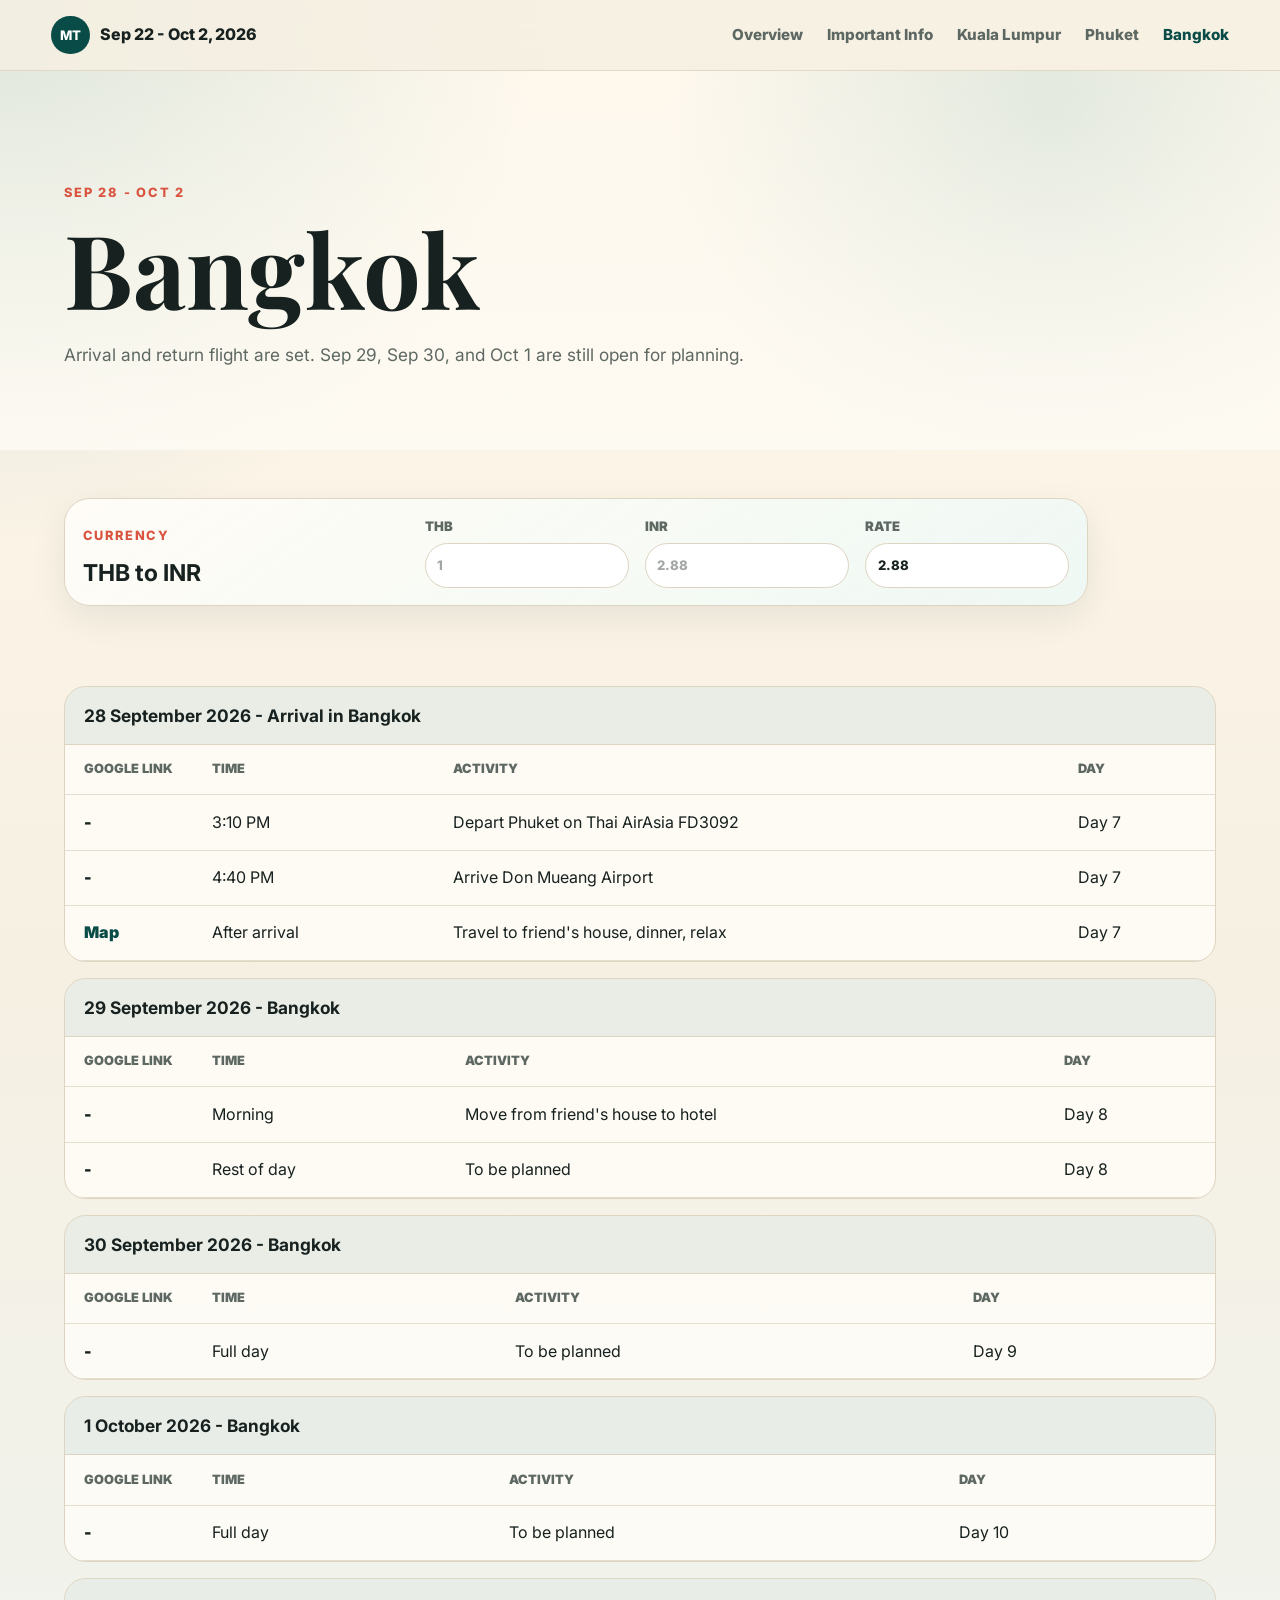
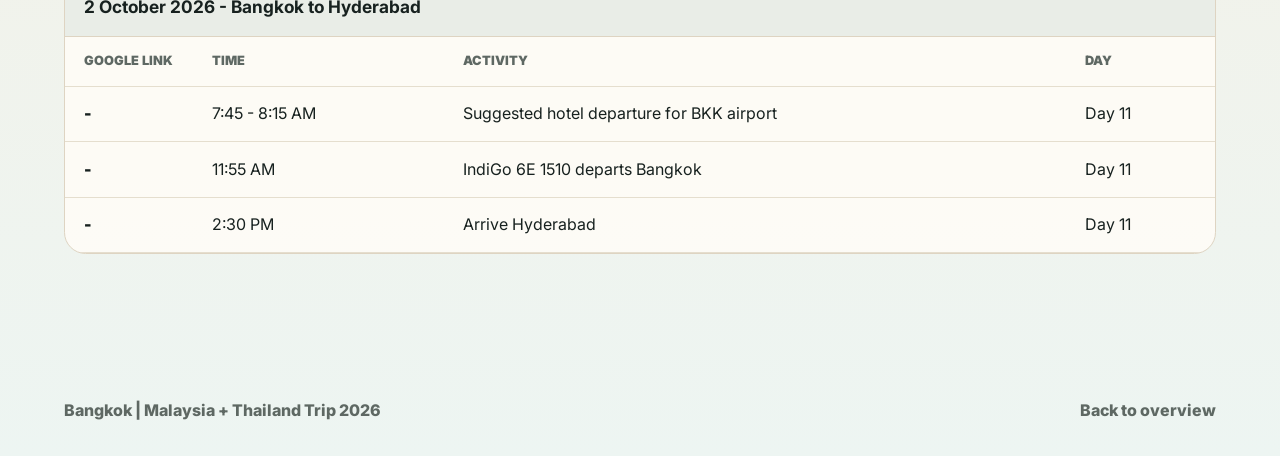
==== bangkok.html @ 8b62146a "Refine currency converter placeholders" ====
<!doctype html>
<html lang="en">
  <head>
    <meta charset="utf-8">
    <meta name="viewport" content="width=device-width, initial-scale=1">
    <meta name="description" content="Bangkok day plan for the Sep-Oct 2026 Malaysia and Thailand trip.">
    <title>Bangkok | Malaysia + Thailand Trip 2026</title>
    <link rel="preconnect" href="https://fonts.googleapis.com">
    <link rel="preconnect" href="https://fonts.gstatic.com" crossorigin>
    <link
      href="https://fonts.googleapis.com/css2?family=Inter:wght@400;500;600;700;800&family=Playfair+Display:wght@700&display=swap"
      rel="stylesheet"
    >
    <link rel="stylesheet" href="styles.css">
  </head>
  <body>
    <header class="site-header">
      <a class="brand" href="index.html" aria-label="Trip overview">
        <span class="brand-mark">MT</span>
        <span>Sep 22 - Oct 2, 2026</span>
      </a>
      <nav class="site-nav" aria-label="Main navigation">
        <a href="index.html">Overview</a>
        <a href="important-info.html">Important Info</a>
        <a href="kuala-lumpur.html">Kuala Lumpur</a>
        <a href="phuket.html">Phuket</a>
        <a aria-current="page" href="bangkok.html">Bangkok</a>
      </nav>
    </header>

    <main>
      <section class="simple-hero">
        <p class="eyebrow">Sep 28 - Oct 2</p>
        <h1>Bangkok</h1>
        <p class="hero-text">Arrival and return flight are set. Sep 29, Sep 30, and Oct 1 are still open for planning.</p>
      </section>

      <section class="section top-tight currency-section" aria-labelledby="bangkok-currency-title">
        <div class="currency-card" data-converter data-currency="THB" data-rate="2.88">
          <div>
            <p class="eyebrow">Currency</p>
            <h2 id="bangkok-currency-title">THB to INR</h2>
          </div>
          <label>
            THB
            <input data-local-amount type="number" min="0" step="0.01" placeholder="1">
          </label>
          <label>
            INR
            <input data-inr-amount type="number" min="0" step="0.01" placeholder="2.88">
          </label>
          <label>
            Rate
            <input data-rate-input type="number" min="0" step="0.01" value="2.88">
          </label>
        </div>
      </section>

      <section class="section top-tight">
        <article class="day-plan">
          <h3>28 September 2026 - Arrival in Bangkok</h3>
          <div class="table-wrap">
            <table class="clean-table">
              <thead><tr><th>Google link</th><th>Time</th><th>Activity</th><th>Day</th></tr></thead>
              <tbody>
                <tr><td>-</td><td>3:10 PM</td><td>Depart Phuket on Thai AirAsia FD3092</td><td>Day 7</td></tr>
                <tr><td>-</td><td>4:40 PM</td><td>Arrive Don Mueang Airport</td><td>Day 7</td></tr>
                <tr><td><a href="https://share.google/s7ZCjBoeS58en5TBx">Map</a></td><td>After arrival</td><td>Travel to friend's house, dinner, relax</td><td>Day 7</td></tr>
              </tbody>
            </table>
          </div>
        </article>

        <article class="day-plan">
          <h3>29 September 2026 - Bangkok</h3>
          <div class="table-wrap">
            <table class="clean-table">
              <thead><tr><th>Google link</th><th>Time</th><th>Activity</th><th>Day</th></tr></thead>
              <tbody>
                <tr><td>-</td><td>Morning</td><td>Move from friend's house to hotel</td><td>Day 8</td></tr>
                <tr><td>-</td><td>Rest of day</td><td>To be planned</td><td>Day 8</td></tr>
              </tbody>
            </table>
          </div>
        </article>

        <article class="day-plan">
          <h3>30 September 2026 - Bangkok</h3>
          <div class="table-wrap">
            <table class="clean-table">
              <thead><tr><th>Google link</th><th>Time</th><th>Activity</th><th>Day</th></tr></thead>
              <tbody>
                <tr><td>-</td><td>Full day</td><td>To be planned</td><td>Day 9</td></tr>
              </tbody>
            </table>
          </div>
        </article>

        <article class="day-plan">
          <h3>1 October 2026 - Bangkok</h3>
          <div class="table-wrap">
            <table class="clean-table">
              <thead><tr><th>Google link</th><th>Time</th><th>Activity</th><th>Day</th></tr></thead>
              <tbody>
                <tr><td>-</td><td>Full day</td><td>To be planned</td><td>Day 10</td></tr>
              </tbody>
            </table>
          </div>
        </article>

        <article class="day-plan">
          <h3>2 October 2026 - Bangkok to Hyderabad</h3>
          <div class="table-wrap">
            <table class="clean-table">
              <thead><tr><th>Google link</th><th>Time</th><th>Activity</th><th>Day</th></tr></thead>
              <tbody>
                <tr><td>-</td><td>7:45 - 8:15 AM</td><td>Suggested hotel departure for BKK airport</td><td>Day 11</td></tr>
                <tr><td>-</td><td>11:55 AM</td><td>IndiGo 6E 1510 departs Bangkok</td><td>Day 11</td></tr>
                <tr><td>-</td><td>2:30 PM</td><td>Arrive Hyderabad</td><td>Day 11</td></tr>
              </tbody>
            </table>
          </div>
        </article>
      </section>
    </main>

    <footer class="site-footer">
      <p>Bangkok | Malaysia + Thailand Trip 2026</p>
      <a href="index.html">Back to overview</a>
    </footer>
    <script src="script.js"></script>
  </body>
</html>
---- styles.css ----
:root {
  color-scheme: light;
  --ink: #17211f;
  --muted: #5e6863;
  --paper: #f6f0e3;
  --panel: #fffdf7;
  --line: #ded4c2;
  --teal: #0b6f69;
  --teal-dark: #084b47;
  --coral: #d9533f;
  --sky: #3779a8;
  --gold: #c58d2b;
  --shadow: 0 22px 70px rgba(23, 33, 31, 0.13);
}

* {
  box-sizing: border-box;
}

html {
  scroll-behavior: smooth;
}

body {
  margin: 0;
  color: var(--ink);
  background:
    radial-gradient(circle at top left, rgba(11, 111, 105, 0.18), transparent 34rem),
    linear-gradient(180deg, #fff7ea 0%, var(--paper) 48%, #edf5f2 100%);
  font-family: Inter, system-ui, -apple-system, BlinkMacSystemFont, "Segoe UI", sans-serif;
  font-size: 16px;
  line-height: 1.6;
}

a {
  color: inherit;
}

.site-header {
  position: sticky;
  top: 0;
  z-index: 10;
  display: flex;
  align-items: center;
  justify-content: space-between;
  gap: 1rem;
  padding: 1rem clamp(1rem, 4vw, 4rem);
  border-bottom: 1px solid rgba(222, 212, 194, 0.85);
  background: rgba(246, 240, 227, 0.9);
  backdrop-filter: blur(18px);
}

.brand,
.site-nav,
.hero-actions,
.site-footer {
  display: flex;
  align-items: center;
}

.brand {
  gap: 0.65rem;
  font-weight: 800;
  text-decoration: none;
}

.brand-mark {
  display: grid;
  width: 2.4rem;
  height: 2.4rem;
  place-items: center;
  border-radius: 50%;
  color: #fff;
  background: var(--teal-dark);
  font-size: 0.82rem;
}

.site-nav {
  gap: clamp(0.7rem, 2vw, 1.5rem);
  color: var(--muted);
  font-size: 0.95rem;
  font-weight: 800;
}

.site-nav a,
.site-footer a,
.route-timeline a {
  text-decoration: none;
}

.site-nav a:hover,
.site-nav a[aria-current="page"],
.site-footer a:hover,
.route-timeline a:hover {
  color: var(--teal-dark);
}

main {
  overflow: hidden;
}

.hero,
.destination-hero,
.simple-hero {
  display: grid;
  grid-template-columns: minmax(0, 1.1fr) minmax(18rem, 0.9fr);
  gap: clamp(1.4rem, 4vw, 4rem);
  align-items: center;
  min-height: calc(100vh - 5rem);
  padding: clamp(3rem, 9vw, 7rem) clamp(1rem, 5vw, 5rem);
}

.simple-hero {
  display: block;
  min-height: auto;
  padding-bottom: clamp(2.2rem, 5vw, 4rem);
  background:
    linear-gradient(rgba(255, 253, 247, 0.28), rgba(255, 253, 247, 0.72)),
    radial-gradient(circle at 82% 10%, rgba(11, 111, 105, 0.16), transparent 24rem);
}

.hero-overview {
  background:
    linear-gradient(rgba(255, 253, 247, 0.32), rgba(255, 253, 247, 0.74)),
    radial-gradient(circle at 78% 18%, rgba(216, 83, 63, 0.2), transparent 24rem);
}

.destination-hero {
  min-height: 64vh;
}

.kl-hero {
  background: linear-gradient(135deg, rgba(11, 111, 105, 0.18), rgba(197, 141, 43, 0.18));
}

.phuket-hero {
  background: linear-gradient(135deg, rgba(55, 121, 168, 0.2), rgba(11, 111, 105, 0.16));
}

.bangkok-hero {
  background: linear-gradient(135deg, rgba(216, 83, 63, 0.18), rgba(197, 141, 43, 0.2));
}

.hero-copy {
  max-width: 56rem;
}

.eyebrow {
  margin: 0 0 0.8rem;
  color: var(--coral);
  font-size: 0.8rem;
  font-weight: 800;
  letter-spacing: 0.14em;
  text-transform: uppercase;
}

h1,
h2,
h3,
p {
  margin-top: 0;
}

h1,
h2 {
  font-family: "Playfair Display", Georgia, serif;
  line-height: 1;
}

h1 {
  max-width: 12ch;
  margin-bottom: 1.35rem;
  font-size: clamp(3.2rem, 8vw, 7.2rem);
}

h2 {
  margin-bottom: 1rem;
  font-size: clamp(2.1rem, 5vw, 4.3rem);
}

h3 {
  margin-bottom: 0.4rem;
  font-size: 1.08rem;
  line-height: 1.25;
}

.hero-text,
.section-copy,
.next-panel p {
  max-width: 43rem;
  color: var(--muted);
  font-size: 1.08rem;
}

.hero-actions {
  flex-wrap: wrap;
  gap: 0.85rem;
  margin-top: 2rem;
}

.button {
  display: inline-flex;
  min-height: 2.85rem;
  align-items: center;
  justify-content: center;
  border: 1px solid transparent;
  border-radius: 999px;
  padding: 0.75rem 1.15rem;
  font: inherit;
  font-weight: 800;
  text-decoration: none;
  cursor: pointer;
}

.button-primary {
  color: #fff;
  background: var(--teal-dark);
}

.button-secondary {
  color: var(--ink);
  border-color: var(--line);
  background: rgba(255, 253, 247, 0.78);
}

.button:hover {
  transform: translateY(-1px);
}

.trip-card {
  display: grid;
  gap: 1rem;
  border: 1px solid rgba(255, 255, 255, 0.72);
  border-radius: 2rem;
  padding: clamp(1.2rem, 4vw, 2rem);
  background:
    linear-gradient(145deg, rgba(255, 253, 247, 0.96), rgba(238, 249, 246, 0.9)),
    linear-gradient(135deg, rgba(11, 111, 105, 0.14), rgba(216, 83, 63, 0.16));
  box-shadow: var(--shadow);
}

.trip-card div,
.info-card,
.stay-card,
.day-card,
.wide-card {
  border: 1px solid var(--line);
  background: rgba(255, 253, 247, 0.84);
}

.trip-card div {
  border-radius: 1.1rem;
  padding: 1rem;
}

.card-label {
  display: block;
  margin-bottom: 0.35rem;
  color: var(--muted);
  font-size: 0.82rem;
  font-weight: 800;
  text-transform: uppercase;
}

.section {
  padding: clamp(3rem, 8vw, 6rem) clamp(1rem, 5vw, 5rem);
}

.surface-section {
  background: rgba(255, 253, 247, 0.42);
}

.compact-section {
  padding-top: clamp(2rem, 5vw, 4rem);
}

.top-tight {
  padding-top: clamp(1.5rem, 4vw, 3rem);
}

.currency-section {
  padding-bottom: clamp(1rem, 3vw, 2rem);
}

.section-heading {
  max-width: 68rem;
  margin-bottom: 1.5rem;
}

.compact-heading {
  margin-bottom: 1.2rem;
}

.compact-heading h2 {
  font-family: Inter, system-ui, -apple-system, BlinkMacSystemFont, "Segoe UI", sans-serif;
  font-size: clamp(1.8rem, 3vw, 2.6rem);
  line-height: 1.15;
}

.overview-section {
  max-width: 78rem;
}

.two-column {
  display: grid;
  grid-template-columns: minmax(0, 0.85fr) minmax(18rem, 1.15fr);
  gap: clamp(1.5rem, 4vw, 4rem);
  align-items: start;
}

.stack {
  display: grid;
  gap: 1rem;
}

.currency-card {
  display: grid;
  grid-template-columns: minmax(12rem, 1.2fr) repeat(3, minmax(8rem, 0.75fr));
  gap: 1rem;
  align-items: end;
  max-width: 64rem;
  border: 1px solid var(--line);
  border-radius: 1.6rem;
  padding: 1.1rem;
  background: linear-gradient(145deg, rgba(255, 253, 247, 0.96), rgba(238, 249, 246, 0.86));
  box-shadow: 0 12px 34px rgba(23, 33, 31, 0.08);
}

.currency-card h2 {
  margin-bottom: 0;
  font-family: Inter, system-ui, -apple-system, BlinkMacSystemFont, "Segoe UI", sans-serif;
  font-size: 1.45rem;
  line-height: 1.2;
}

.currency-card label {
  display: grid;
  gap: 0.35rem;
  color: var(--muted);
  font-size: 0.82rem;
  font-weight: 900;
  text-transform: uppercase;
}

.currency-card input {
  width: 100%;
  min-height: 2.8rem;
  border: 1px solid var(--line);
  border-radius: 999px;
  padding: 0.55rem 0.7rem;
  color: var(--ink);
  background: #fff;
  font: inherit;
  font-weight: 800;
}

.currency-card input::placeholder {
  color: rgba(94, 104, 99, 0.58);
}

.route-timeline {
  display: grid;
  grid-template-columns: repeat(5, minmax(13rem, 1fr));
  gap: 1rem;
  overflow-x: auto;
  padding-bottom: 0.5rem;
}

.route-timeline article,
.info-card,
.stay-card,
.day-card,
.wide-card,
.next-panel {
  border-radius: 1.35rem;
  padding: 1.2rem;
}

.route-timeline article {
  min-height: 19rem;
  border: 1px solid var(--line);
  background: rgba(255, 253, 247, 0.84);
}

.timeline-date {
  display: inline-flex;
  min-height: 2.3rem;
  align-items: center;
  margin-bottom: 2rem;
  border-radius: 999px;
  padding: 0.35rem 0.75rem;
  color: #fff;
  background: var(--coral);
  font-size: 0.82rem;
  font-weight: 900;
}

.route-timeline p,
.info-card p,
.stay-card p,
.day-card p,
.wide-card p {
  color: var(--muted);
}

.route-timeline a {
  color: var(--teal-dark);
  font-weight: 900;
}

.info-grid,
.stay-grid,
.day-grid,
.status-grid,
.highlight-list {
  display: grid;
  gap: 1rem;
}

.flight-grid {
  grid-template-columns: repeat(4, minmax(0, 1fr));
}

.stay-grid,
.day-grid {
  grid-template-columns: repeat(4, minmax(0, 1fr));
}

.two-card-grid {
  grid-template-columns: repeat(2, minmax(0, 1fr));
}

.info-card,
.stay-card,
.wide-card,
.status-card {
  min-height: 100%;
}

.status-grid {
  grid-template-columns: repeat(4, minmax(0, 1fr));
}

.status-card {
  border: 1px solid var(--line);
  border-radius: 1.15rem;
  padding: 1rem;
  background: rgba(255, 253, 247, 0.84);
}

.status-card span {
  display: block;
  color: var(--muted);
  font-size: 0.82rem;
  font-weight: 900;
}

.status-card strong {
  display: block;
  margin: 0.35rem 0;
}

.status-card p {
  margin: 0;
  color: var(--teal-dark);
  font-weight: 900;
}

.status-card.open p {
  color: var(--coral);
}

.highlight-list {
  grid-template-columns: 1fr;
  max-width: 64rem;
}

.highlight-list article {
  display: grid;
  grid-template-columns: 8.5rem minmax(0, 1fr);
  gap: 0.5rem 1.2rem;
  align-items: start;
  border: 1px solid var(--line);
  border-radius: 0.85rem;
  padding: 1rem 1.1rem;
  background: rgba(255, 253, 247, 0.86);
}

.highlight-date {
  color: var(--teal-dark);
  font-size: 0.95rem;
  font-weight: 900;
  line-height: 1.25;
}

.highlight-date span {
  display: block;
  color: var(--muted);
  font-size: 0.88rem;
  font-weight: 800;
}

.highlight-list strong {
  display: block;
  font-size: 1.04rem;
  line-height: 1.35;
}

.highlight-list p {
  margin: 0;
  color: var(--muted);
  line-height: 1.45;
}

.day-plan {
  margin-bottom: 1rem;
  border: 1px solid var(--line);
  border-radius: 1.35rem;
  overflow: hidden;
  background: rgba(255, 253, 247, 0.86);
}

.day-plan h3 {
  margin: 0;
  padding: 1.1rem 1.2rem;
  border-bottom: 1px solid var(--line);
  background: rgba(8, 75, 71, 0.08);
}

table {
  width: 100%;
  border-collapse: collapse;
}

.table-wrap {
  overflow-x: auto;
}

.clean-table {
  min-width: 44rem;
}

th,
td {
  padding: 0.9rem 1.2rem;
  border-bottom: 1px solid rgba(222, 212, 194, 0.74);
  text-align: left;
  vertical-align: top;
}

th {
  color: var(--muted);
  font-size: 0.8rem;
  font-weight: 900;
  text-transform: uppercase;
}

td:first-child {
  width: 8rem;
  font-weight: 900;
}

td a {
  color: var(--teal-dark);
  font-weight: 900;
  text-decoration: none;
}

td a:hover {
  text-decoration: underline;
}

.note {
  margin: 0;
  padding: 1rem 1.2rem;
  color: var(--muted);
  font-weight: 700;
}

dl {
  display: grid;
  gap: 0.65rem;
  margin: 1rem 0 0;
}

dt {
  color: var(--muted);
  font-size: 0.8rem;
  font-weight: 800;
  text-transform: uppercase;
}

dd {
  margin: 0;
  font-weight: 800;
}

.stay-card strong,
.wide-card strong {
  display: block;
  margin-top: 1rem;
}

.day-card span {
  display: block;
  margin-bottom: 1rem;
  color: var(--teal-dark);
  font-weight: 900;
}

.next-panel {
  display: flex;
  align-items: center;
  justify-content: space-between;
  gap: 1.5rem;
  border: 1px solid rgba(8, 75, 71, 0.22);
  background: linear-gradient(135deg, rgba(8, 75, 71, 0.1), rgba(255, 253, 247, 0.86));
}

.next-panel h2 {
  margin-bottom: 0.6rem;
}

.next-panel p {
  margin-bottom: 0;
}

.site-footer {
  justify-content: space-between;
  gap: 1rem;
  padding: 2rem clamp(1rem, 5vw, 5rem);
  color: var(--muted);
  font-weight: 800;
}

.site-footer p {
  margin: 0;
}

@media (max-width: 1050px) {
  .flight-grid,
  .stay-grid,
  .day-grid,
  .status-grid {
    grid-template-columns: repeat(2, minmax(0, 1fr));
  }
}

@media (max-width: 860px) {
  .site-header {
    align-items: flex-start;
    flex-direction: column;
  }

  .site-nav {
    width: 100%;
    overflow-x: auto;
    padding-bottom: 0.25rem;
    white-space: nowrap;
  }

  .hero,
  .destination-hero,
  .simple-hero,
  .two-column {
    grid-template-columns: 1fr;
  }

  .currency-card {
    grid-template-columns: 1fr 1fr;
  }

  .currency-card > div {
    grid-column: 1 / -1;
  }

  .hero,
  .destination-hero,
  .simple-hero {
    min-height: auto;
  }

  .next-panel {
    align-items: flex-start;
    flex-direction: column;
  }
}

@media (max-width: 580px) {
  .brand-mark {
    width: 2rem;
    height: 2rem;
  }

  .flight-grid,
  .stay-grid,
  .day-grid,
  .two-card-grid,
  .status-grid {
    grid-template-columns: 1fr;
  }

  h1 {
    font-size: clamp(3rem, 16vw, 5rem);
  }

  .highlight-list article {
    grid-template-columns: 1fr;
  }

  .currency-card {
    grid-template-columns: 1fr;
    border-radius: 1.4rem;
    padding: 1rem;
  }

  .day-plan .clean-table {
    min-width: 0;
  }

  .day-plan .clean-table thead {
    display: none;
  }

  .day-plan .clean-table,
  .day-plan .clean-table tbody,
  .day-plan .clean-table tr,
  .day-plan .clean-table td {
    display: block;
    width: 100%;
  }

  .day-plan .clean-table tr {
    padding: 0.9rem 1rem;
    border-bottom: 1px solid rgba(222, 212, 194, 0.9);
  }

  .day-plan .clean-table td {
    display: grid;
    grid-template-columns: 6.5rem minmax(0, 1fr);
    gap: 0.75rem;
    align-items: start;
    border-bottom: 0;
    padding: 0.3rem 0;
  }

  .day-plan .clean-table td::before {
    color: var(--muted);
    font-size: 0.72rem;
    font-weight: 900;
    text-transform: uppercase;
  }

  .day-plan .clean-table td:nth-child(1)::before {
    content: "Google";
  }

  .day-plan .clean-table td:nth-child(2)::before {
    content: "Time";
  }

  .day-plan .clean-table td:nth-child(3)::before {
    content: "Activity";
  }

  .day-plan .clean-table td:nth-child(4)::before {
    content: "Day";
  }
}
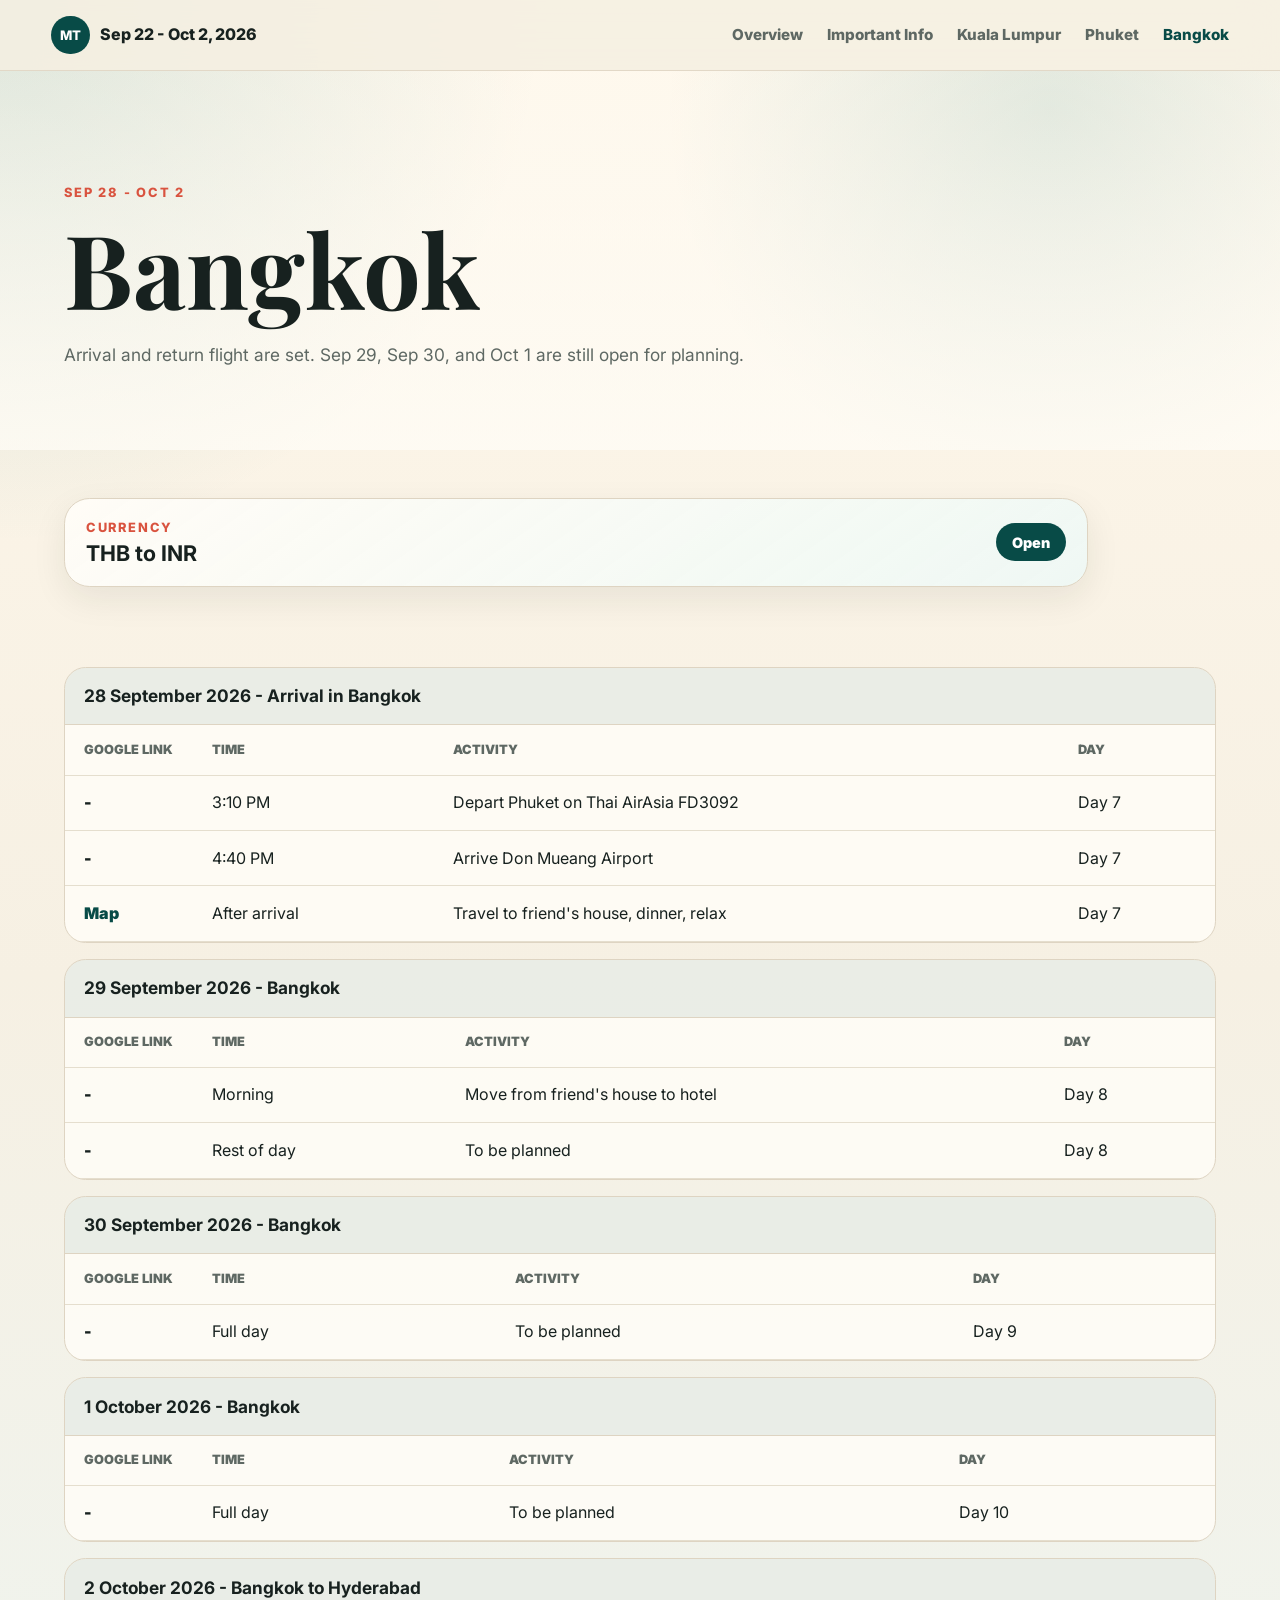
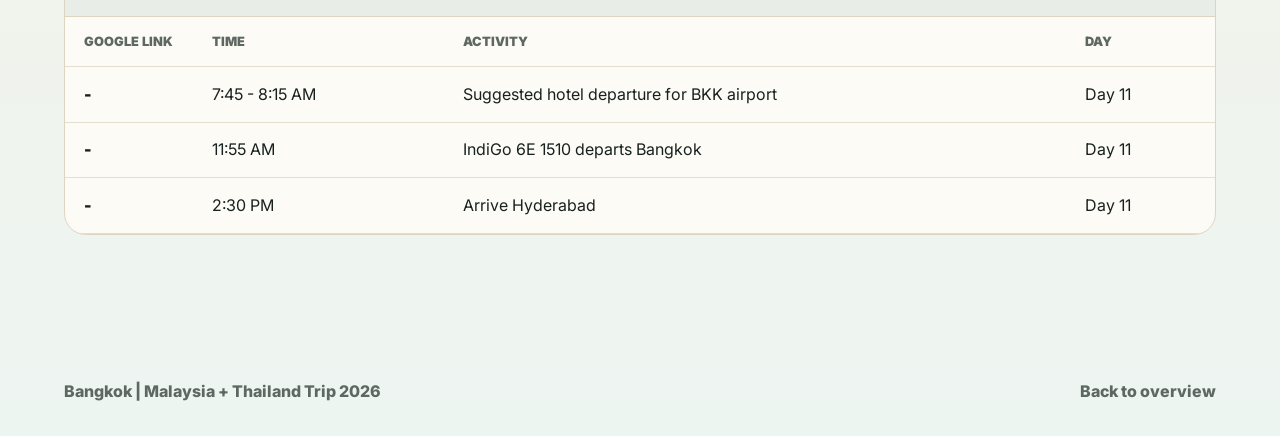
==== commit 6f890a1a: "Make currency converters collapsible" ====
--- a/bangkok.html
+++ b/bangkok.html
@@ -36,23 +36,28 @@
       </section>
 
       <section class="section top-tight currency-section" aria-labelledby="bangkok-currency-title">
-        <div class="currency-card" data-converter data-currency="THB" data-rate="2.88">
-          <div>
-            <p class="eyebrow">Currency</p>
-            <h2 id="bangkok-currency-title">THB to INR</h2>
+        <div class="currency-card is-collapsed" data-converter data-currency="THB" data-rate="2.88">
+          <button class="currency-toggle" type="button" aria-expanded="false">
+            <span>
+              <span class="eyebrow">Currency</span>
+              <strong id="bangkok-currency-title">THB to INR</strong>
+            </span>
+            <span class="toggle-icon">Open</span>
+          </button>
+          <div class="currency-fields">
+            <label>
+              THB
+              <input data-local-amount type="number" min="0" step="0.01" placeholder="1">
+            </label>
+            <label>
+              INR
+              <input data-inr-amount type="number" min="0" step="0.01" placeholder="2.88">
+            </label>
+            <label>
+              Rate
+              <input data-rate-input type="number" min="0" step="0.01" value="2.88">
+            </label>
           </div>
-          <label>
-            THB
-            <input data-local-amount type="number" min="0" step="0.01" placeholder="1">
-          </label>
-          <label>
-            INR
-            <input data-inr-amount type="number" min="0" step="0.01" placeholder="2.88">
-          </label>
-          <label>
-            Rate
-            <input data-rate-input type="number" min="0" step="0.01" value="2.88">
-          </label>
         </div>
       </section>
 
--- a/styles.css
+++ b/styles.css
@@ -314,23 +314,63 @@
 }
 
 .currency-card {
-  display: grid;
-  grid-template-columns: minmax(12rem, 1.2fr) repeat(3, minmax(8rem, 0.75fr));
-  gap: 1rem;
-  align-items: end;
   max-width: 64rem;
   border: 1px solid var(--line);
   border-radius: 1.6rem;
-  padding: 1.1rem;
+  padding: 0.75rem;
   background: linear-gradient(145deg, rgba(255, 253, 247, 0.96), rgba(238, 249, 246, 0.86));
   box-shadow: 0 12px 34px rgba(23, 33, 31, 0.08);
 }
 
-.currency-card h2 {
-  margin-bottom: 0;
-  font-family: Inter, system-ui, -apple-system, BlinkMacSystemFont, "Segoe UI", sans-serif;
-  font-size: 1.45rem;
+.currency-toggle {
+  display: flex;
+  width: 100%;
+  align-items: center;
+  justify-content: space-between;
+  gap: 1rem;
+  border: 0;
+  border-radius: 1.1rem;
+  padding: 0.45rem 0.55rem;
+  color: var(--ink);
+  background: transparent;
+  font: inherit;
+  text-align: left;
+  cursor: pointer;
+}
+
+.currency-toggle .eyebrow {
+  display: block;
+  margin-bottom: 0.15rem;
+}
+
+.currency-toggle strong {
+  display: block;
+  font-size: 1.35rem;
   line-height: 1.2;
+}
+
+.toggle-icon {
+  display: inline-flex;
+  min-width: 4.4rem;
+  min-height: 2.35rem;
+  align-items: center;
+  justify-content: center;
+  border-radius: 999px;
+  color: #fff;
+  background: var(--teal-dark);
+  font-size: 0.9rem;
+  font-weight: 900;
+}
+
+.currency-fields {
+  display: grid;
+  grid-template-columns: repeat(3, minmax(8rem, 1fr));
+  gap: 1rem;
+  padding: 0.7rem 0.35rem 0.35rem;
+}
+
+.currency-card.is-collapsed .currency-fields {
+  display: none;
 }
 
 .currency-card label {
@@ -356,6 +396,43 @@
 
 .currency-card input::placeholder {
   color: rgba(94, 104, 99, 0.58);
+}
+
+.link-groups {
+  display: grid;
+  grid-template-columns: 1.3fr 1fr 0.8fr;
+  gap: 1rem;
+}
+
+.link-groups article {
+  display: grid;
+  gap: 0.55rem;
+  align-content: start;
+  border: 1px solid var(--line);
+  border-radius: 1rem;
+  padding: 1rem;
+  background: rgba(255, 253, 247, 0.9);
+}
+
+.link-groups h3 {
+  margin-bottom: 0.35rem;
+}
+
+.link-groups a {
+  display: flex;
+  min-height: 2.45rem;
+  align-items: center;
+  border: 1px solid rgba(222, 212, 194, 0.76);
+  border-radius: 999px;
+  padding: 0.45rem 0.8rem;
+  color: var(--teal-dark);
+  background: #fff;
+  font-weight: 850;
+  text-decoration: none;
+}
+
+.link-groups a:hover {
+  border-color: rgba(8, 75, 71, 0.4);
 }
 
 .route-timeline {
@@ -670,8 +747,12 @@
     grid-template-columns: 1fr 1fr;
   }
 
-  .currency-card > div {
-    grid-column: 1 / -1;
+  .currency-fields {
+    grid-template-columns: 1fr 1fr;
+  }
+
+  .link-groups {
+    grid-template-columns: 1fr;
   }
 
   .hero,
@@ -709,9 +790,20 @@
   }
 
   .currency-card {
+    border-radius: 1.4rem;
+    padding: 0.7rem;
+  }
+
+  .currency-toggle {
+    padding: 0.35rem;
+  }
+
+  .currency-toggle strong {
+    font-size: 1.18rem;
+  }
+
+  .currency-fields {
     grid-template-columns: 1fr;
-    border-radius: 1.4rem;
-    padding: 1rem;
   }
 
   .day-plan .clean-table {
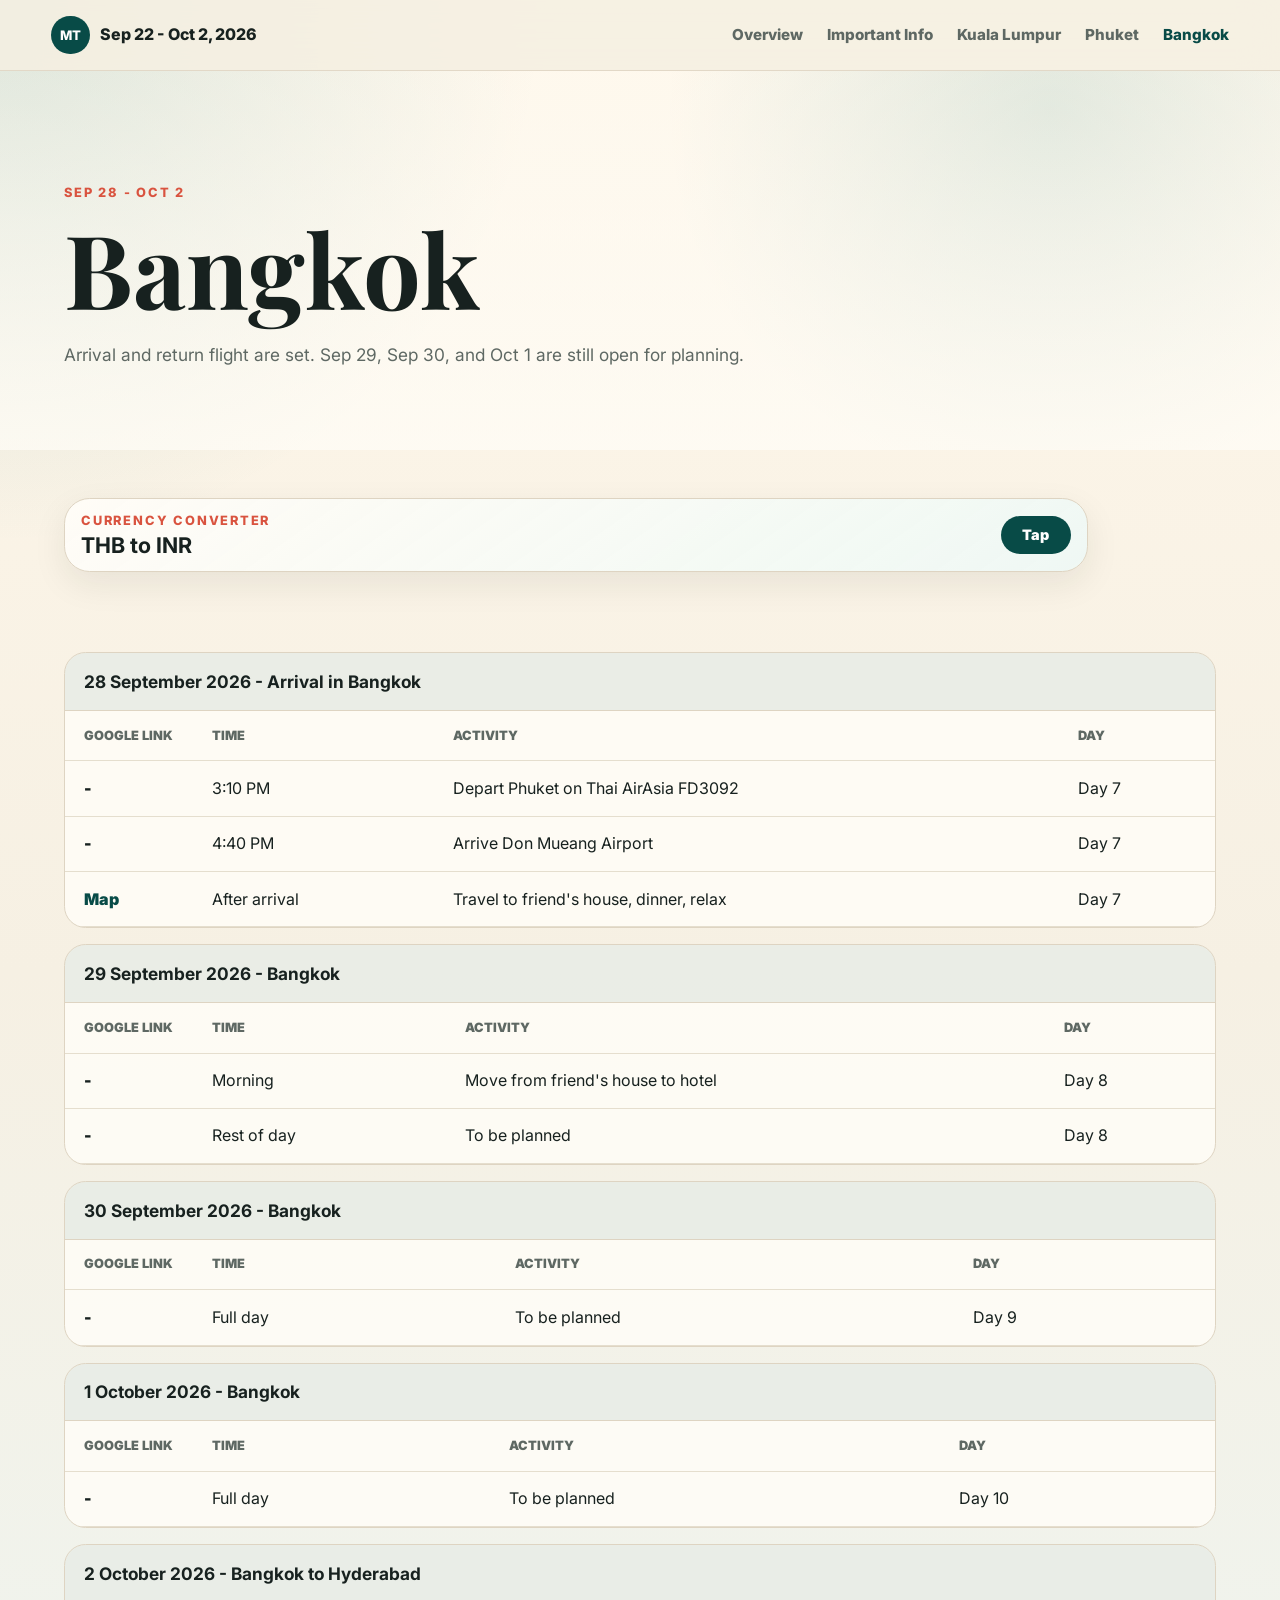
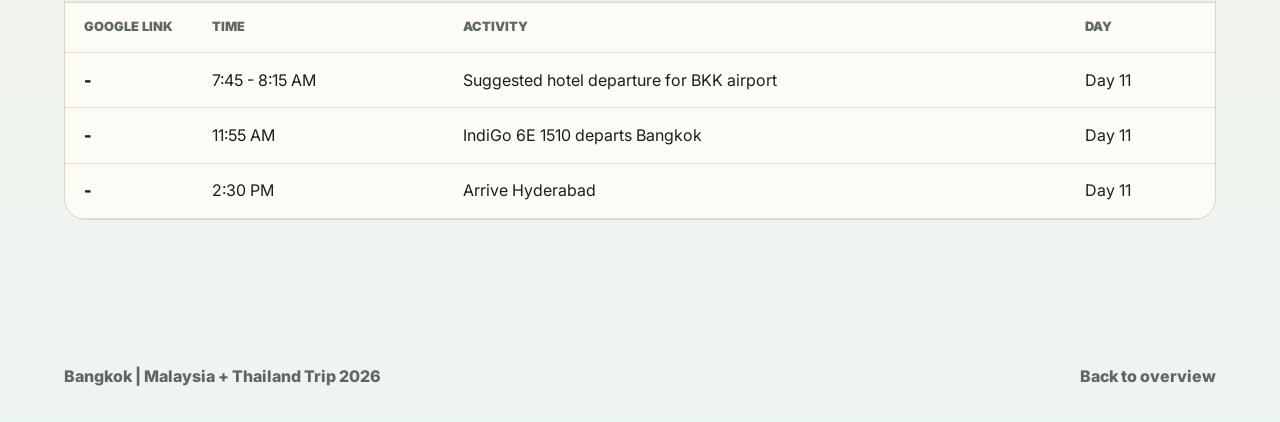
==== commit 44134b7c: "Fix currency converter collapsible behavior" ====
--- a/bangkok.html
+++ b/bangkok.html
@@ -11,7 +11,7 @@
       href="https://fonts.googleapis.com/css2?family=Inter:wght@400;500;600;700;800&family=Playfair+Display:wght@700&display=swap"
       rel="stylesheet"
     >
-    <link rel="stylesheet" href="styles.css">
+    <link rel="stylesheet" href="styles.css?v=20260920-converter-details">
   </head>
   <body>
     <header class="site-header">
@@ -36,14 +36,14 @@
       </section>
 
       <section class="section top-tight currency-section" aria-labelledby="bangkok-currency-title">
-        <div class="currency-card is-collapsed" data-converter data-currency="THB" data-rate="2.88">
-          <button class="currency-toggle" type="button" aria-expanded="false">
+        <details class="currency-card" data-converter data-currency="THB" data-rate="2.88">
+          <summary>
             <span>
-              <span class="eyebrow">Currency</span>
+              <span class="eyebrow">Currency converter</span>
               <strong id="bangkok-currency-title">THB to INR</strong>
             </span>
-            <span class="toggle-icon">Open</span>
-          </button>
+            <span class="toggle-icon" aria-hidden="true">Tap</span>
+          </summary>
           <div class="currency-fields">
             <label>
               THB
@@ -58,7 +58,7 @@
               <input data-rate-input type="number" min="0" step="0.01" value="2.88">
             </label>
           </div>
-        </div>
+        </details>
       </section>
 
       <section class="section top-tight">
--- a/styles.css
+++ b/styles.css
@@ -119,6 +119,16 @@
     radial-gradient(circle at 82% 10%, rgba(11, 111, 105, 0.16), transparent 24rem);
 }
 
+.info-hero {
+  padding-top: clamp(2rem, 5vw, 3.5rem);
+  padding-bottom: clamp(1.6rem, 4vw, 2.6rem);
+}
+
+.info-hero h1 {
+  max-width: none;
+  font-size: clamp(2.8rem, 7vw, 5.2rem);
+}
+
 .hero-overview {
   background:
     linear-gradient(rgba(255, 253, 247, 0.32), rgba(255, 253, 247, 0.74)),
@@ -314,36 +324,39 @@
 }
 
 .currency-card {
+  display: block;
   max-width: 64rem;
   border: 1px solid var(--line);
   border-radius: 1.6rem;
-  padding: 0.75rem;
+  padding: 0;
   background: linear-gradient(145deg, rgba(255, 253, 247, 0.96), rgba(238, 249, 246, 0.86));
   box-shadow: 0 12px 34px rgba(23, 33, 31, 0.08);
-}
-
-.currency-toggle {
+  overflow: hidden;
+}
+
+.currency-card summary {
   display: flex;
   width: 100%;
   align-items: center;
   justify-content: space-between;
   gap: 1rem;
-  border: 0;
-  border-radius: 1.1rem;
-  padding: 0.45rem 0.55rem;
+  min-height: 4.25rem;
+  padding: 0.75rem 1rem;
   color: var(--ink);
-  background: transparent;
-  font: inherit;
-  text-align: left;
+  list-style: none;
   cursor: pointer;
 }
 
-.currency-toggle .eyebrow {
+.currency-card summary::-webkit-details-marker {
+  display: none;
+}
+
+.currency-card summary .eyebrow {
   display: block;
   margin-bottom: 0.15rem;
 }
 
-.currency-toggle strong {
+.currency-card summary strong {
   display: block;
   font-size: 1.35rem;
   line-height: 1.2;
@@ -362,15 +375,28 @@
   font-weight: 900;
 }
 
+.currency-card[open] .toggle-icon {
+  background: var(--coral);
+}
+
+.currency-card[open] .toggle-icon::before {
+  content: "Close";
+}
+
+.currency-card[open] .toggle-icon {
+  font-size: 0;
+}
+
+.currency-card[open] .toggle-icon::before {
+  font-size: 0.9rem;
+}
+
 .currency-fields {
   display: grid;
   grid-template-columns: repeat(3, minmax(8rem, 1fr));
   gap: 1rem;
-  padding: 0.7rem 0.35rem 0.35rem;
-}
-
-.currency-card.is-collapsed .currency-fields {
-  display: none;
+  border-top: 1px solid var(--line);
+  padding: 1rem;
 }
 
 .currency-card label {
@@ -400,39 +426,52 @@
 
 .link-groups {
   display: grid;
-  grid-template-columns: 1.3fr 1fr 0.8fr;
-  gap: 1rem;
-}
-
-.link-groups article {
-  display: grid;
-  gap: 0.55rem;
+  grid-template-columns: repeat(3, minmax(0, 1fr));
+  gap: 1.1rem;
+}
+
+.link-panel {
+  display: grid;
+  gap: 0.9rem;
   align-content: start;
   border: 1px solid var(--line);
-  border-radius: 1rem;
-  padding: 1rem;
-  background: rgba(255, 253, 247, 0.9);
-}
-
-.link-groups h3 {
-  margin-bottom: 0.35rem;
-}
-
-.link-groups a {
+  border-radius: 1.25rem;
+  padding: 1.1rem;
+  background: rgba(255, 253, 247, 0.92);
+  box-shadow: 0 12px 32px rgba(23, 33, 31, 0.07);
+}
+
+.link-panel h3 {
+  margin-bottom: 0;
+  font-size: 1.18rem;
+}
+
+.quick-link-list {
   display: flex;
-  min-height: 2.45rem;
+  flex-wrap: wrap;
+  gap: 0.55rem;
+}
+
+.map-link {
+  display: inline-flex;
+  min-height: 2.5rem;
   align-items: center;
+  max-width: 100%;
   border: 1px solid rgba(222, 212, 194, 0.76);
-  border-radius: 999px;
-  padding: 0.45rem 0.8rem;
+  border-radius: 0.75rem;
+  padding: 0.48rem 0.72rem;
   color: var(--teal-dark);
   background: #fff;
-  font-weight: 850;
+  font-size: 0.95rem;
+  font-weight: 900;
+  line-height: 1.2;
   text-decoration: none;
-}
-
-.link-groups a:hover {
+  overflow-wrap: anywhere;
+}
+
+.map-link:hover {
   border-color: rgba(8, 75, 71, 0.4);
+  background: rgba(8, 75, 71, 0.06);
 }
 
 .route-timeline {
@@ -744,7 +783,7 @@
   }
 
   .currency-card {
-    grid-template-columns: 1fr 1fr;
+    border-radius: 1.25rem;
   }
 
   .currency-fields {
@@ -785,20 +824,34 @@
     font-size: clamp(3rem, 16vw, 5rem);
   }
 
+  .info-hero h1 {
+    font-size: clamp(2.4rem, 14vw, 4rem);
+  }
+
+  .quick-link-list {
+    display: grid;
+    grid-template-columns: 1fr;
+  }
+
+  .map-link {
+    min-height: 2.7rem;
+    justify-content: space-between;
+  }
+
   .highlight-list article {
     grid-template-columns: 1fr;
   }
 
   .currency-card {
     border-radius: 1.4rem;
-    padding: 0.7rem;
-  }
-
-  .currency-toggle {
-    padding: 0.35rem;
-  }
-
-  .currency-toggle strong {
+  }
+
+  .currency-card summary {
+    min-height: 3.7rem;
+    padding: 0.7rem 0.85rem;
+  }
+
+  .currency-card summary strong {
     font-size: 1.18rem;
   }
 
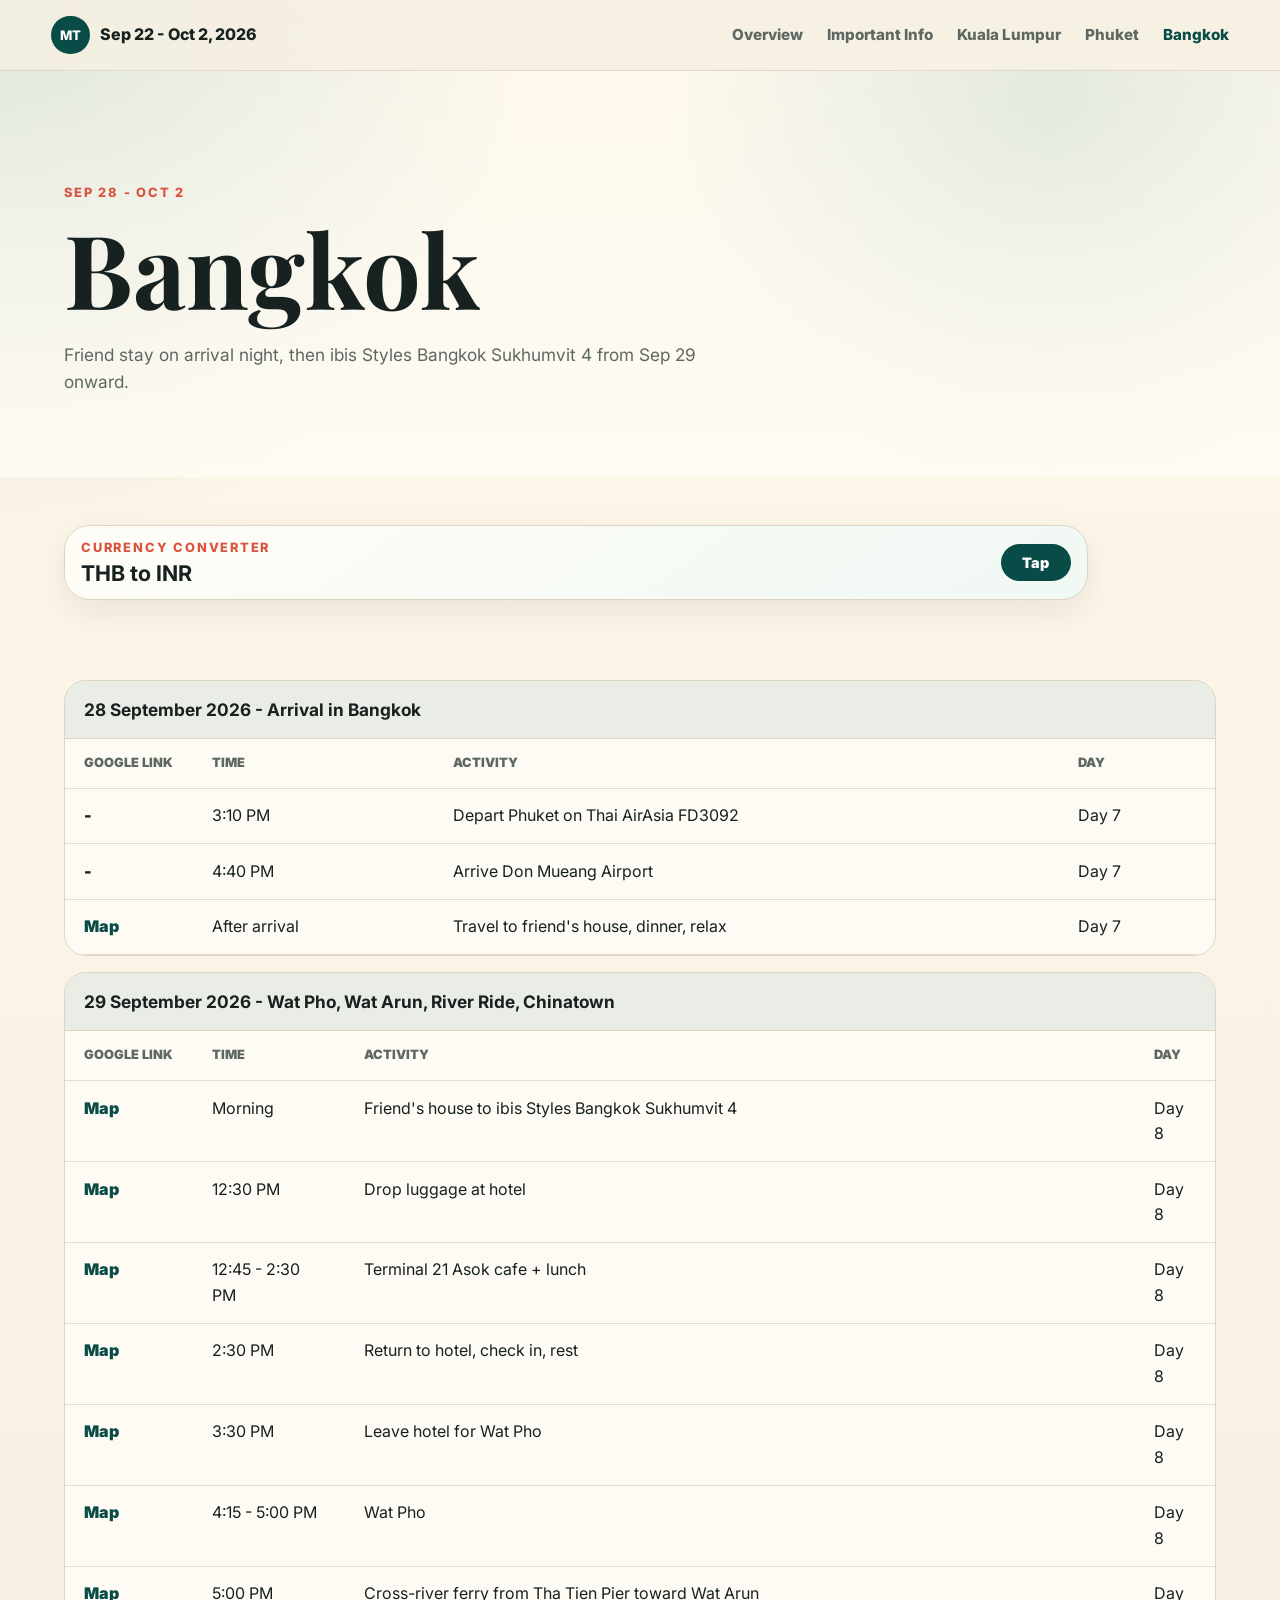
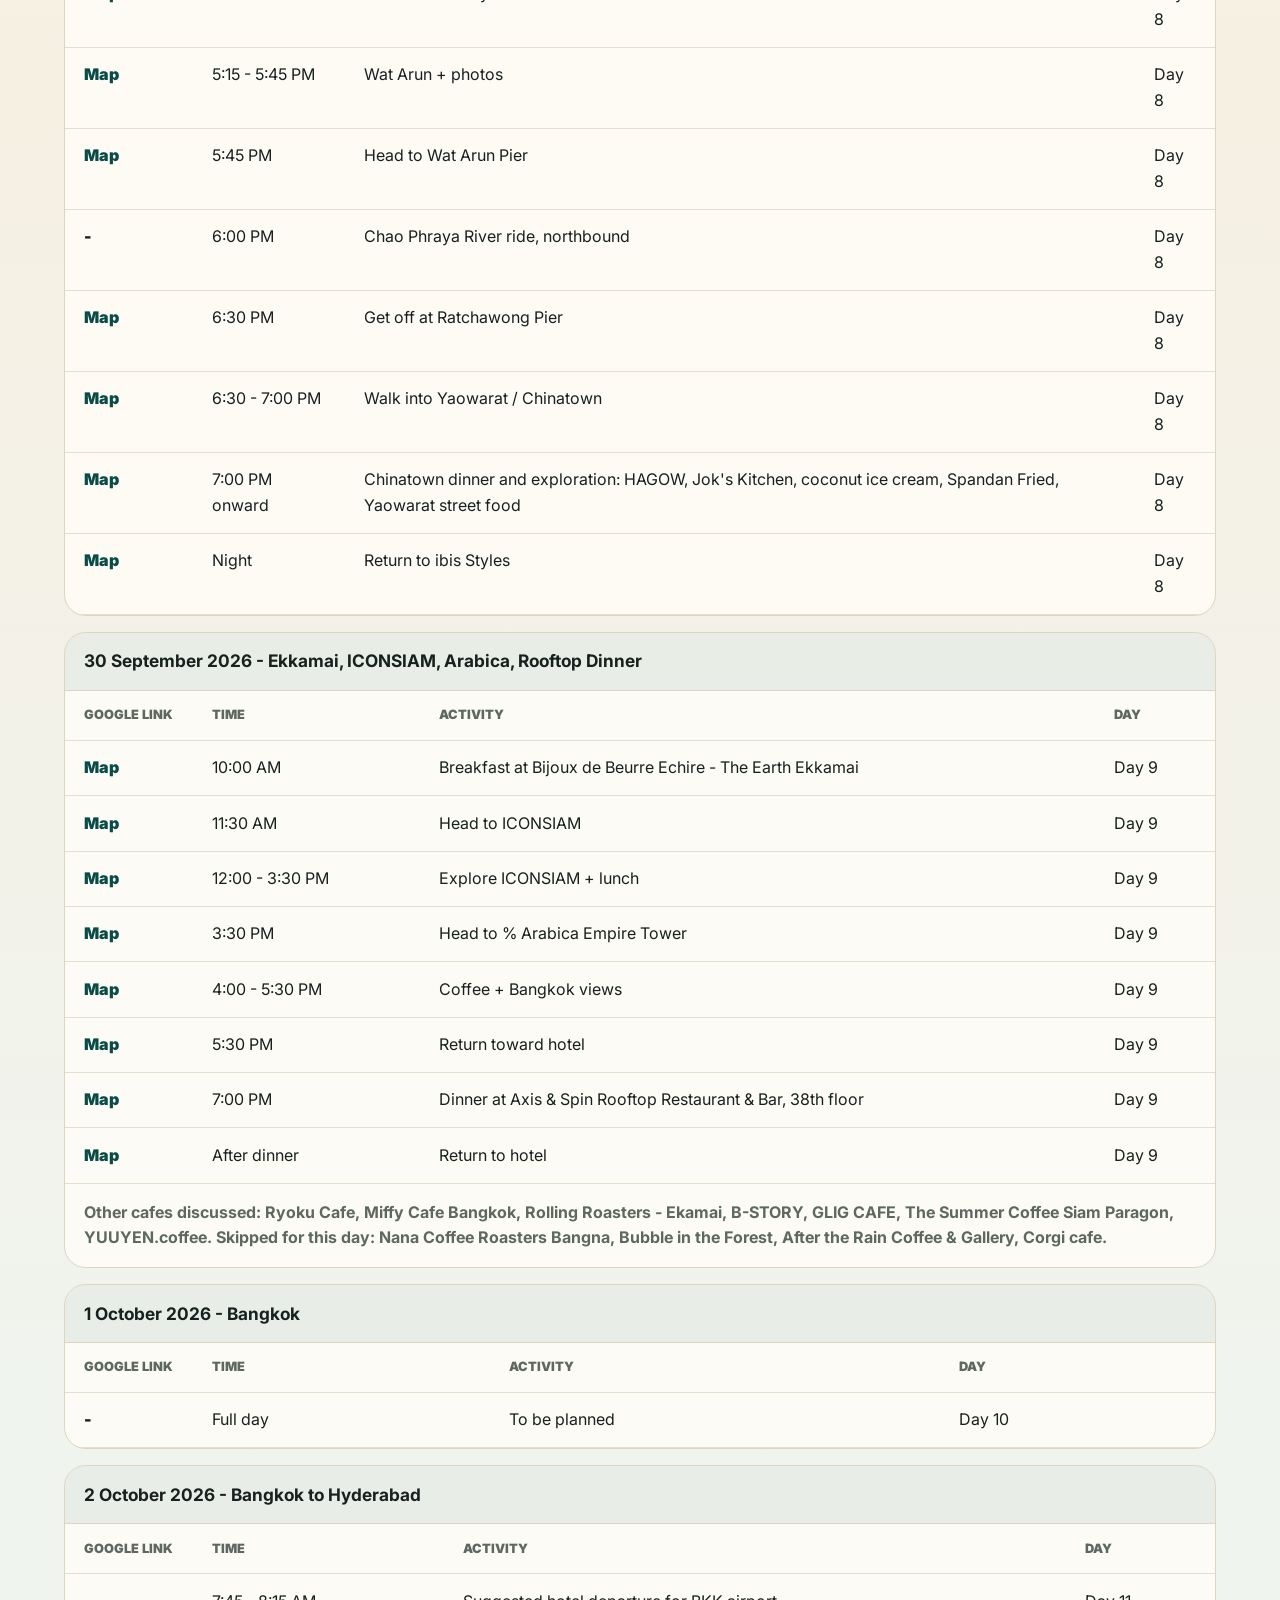
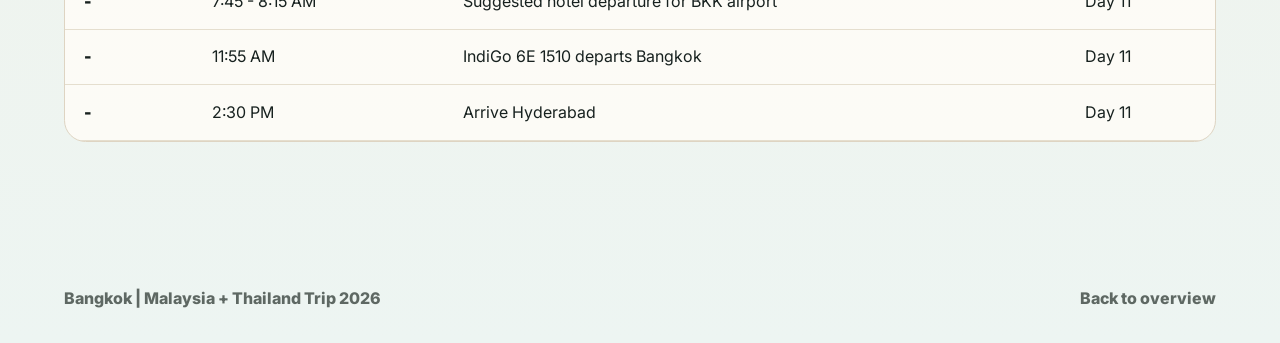
==== commit c91d82f3: "Update Bangkok itinerary and important info" ====
--- a/bangkok.html
+++ b/bangkok.html
@@ -4,14 +4,15 @@
     <meta charset="utf-8">
     <meta name="viewport" content="width=device-width, initial-scale=1">
     <meta name="description" content="Bangkok day plan for the Sep-Oct 2026 Malaysia and Thailand trip.">
-    <title>Bangkok | Malaysia + Thailand Trip 2026</title>
+    <title>✈️ Bangkok | Malaysia + Thailand Trip 2026</title>
     <link rel="preconnect" href="https://fonts.googleapis.com">
     <link rel="preconnect" href="https://fonts.gstatic.com" crossorigin>
     <link
       href="https://fonts.googleapis.com/css2?family=Inter:wght@400;500;600;700;800&family=Playfair+Display:wght@700&display=swap"
       rel="stylesheet"
     >
-    <link rel="stylesheet" href="styles.css?v=20260920-converter-details">
+    <link rel="manifest" href="manifest.webmanifest">
+    <link rel="stylesheet" href="styles.css?v=20260921-bangkok">
   </head>
   <body>
     <header class="site-header">
@@ -32,7 +33,7 @@
       <section class="simple-hero">
         <p class="eyebrow">Sep 28 - Oct 2</p>
         <h1>Bangkok</h1>
-        <p class="hero-text">Arrival and return flight are set. Sep 29, Sep 30, and Oct 1 are still open for planning.</p>
+        <p class="hero-text">Friend stay on arrival night, then ibis Styles Bangkok Sukhumvit 4 from Sep 29 onward.</p>
       </section>
 
       <section class="section top-tight currency-section" aria-labelledby="bangkok-currency-title">
@@ -77,28 +78,48 @@
         </article>
 
         <article class="day-plan">
-          <h3>29 September 2026 - Bangkok</h3>
+          <h3>29 September 2026 - Wat Pho, Wat Arun, River Ride, Chinatown</h3>
           <div class="table-wrap">
             <table class="clean-table">
               <thead><tr><th>Google link</th><th>Time</th><th>Activity</th><th>Day</th></tr></thead>
               <tbody>
-                <tr><td>-</td><td>Morning</td><td>Move from friend's house to hotel</td><td>Day 8</td></tr>
-                <tr><td>-</td><td>Rest of day</td><td>To be planned</td><td>Day 8</td></tr>
+                <tr><td><a href="https://www.google.com/maps/search/?api=1&query=ibis+Styles+Bangkok+Sukhumvit+4">Map</a></td><td>Morning</td><td>Friend's house to ibis Styles Bangkok Sukhumvit 4</td><td>Day 8</td></tr>
+                <tr><td><a href="https://www.google.com/maps/search/?api=1&query=ibis+Styles+Bangkok+Sukhumvit+4">Map</a></td><td>12:30 PM</td><td>Drop luggage at hotel</td><td>Day 8</td></tr>
+                <tr><td><a href="https://www.google.com/maps/search/?api=1&query=Terminal+21+Asok+Bangkok">Map</a></td><td>12:45 - 2:30 PM</td><td>Terminal 21 Asok cafe + lunch</td><td>Day 8</td></tr>
+                <tr><td><a href="https://www.google.com/maps/search/?api=1&query=ibis+Styles+Bangkok+Sukhumvit+4">Map</a></td><td>2:30 PM</td><td>Return to hotel, check in, rest</td><td>Day 8</td></tr>
+                <tr><td><a href="https://www.google.com/maps/search/?api=1&query=Wat+Pho+Bangkok">Map</a></td><td>3:30 PM</td><td>Leave hotel for Wat Pho</td><td>Day 8</td></tr>
+                <tr><td><a href="https://www.google.com/maps/search/?api=1&query=Wat+Pho+Bangkok">Map</a></td><td>4:15 - 5:00 PM</td><td>Wat Pho</td><td>Day 8</td></tr>
+                <tr><td><a href="https://www.google.com/maps/search/?api=1&query=Tha+Tien+Pier+Bangkok">Map</a></td><td>5:00 PM</td><td>Cross-river ferry from Tha Tien Pier toward Wat Arun</td><td>Day 8</td></tr>
+                <tr><td><a href="https://www.google.com/maps/search/?api=1&query=Wat+Arun+Bangkok">Map</a></td><td>5:15 - 5:45 PM</td><td>Wat Arun + photos</td><td>Day 8</td></tr>
+                <tr><td><a href="https://www.google.com/maps/search/?api=1&query=Wat+Arun+Pier+Bangkok">Map</a></td><td>5:45 PM</td><td>Head to Wat Arun Pier</td><td>Day 8</td></tr>
+                <tr><td>-</td><td>6:00 PM</td><td>Chao Phraya River ride, northbound</td><td>Day 8</td></tr>
+                <tr><td><a href="https://www.google.com/maps/search/?api=1&query=Ratchawong+Pier+Bangkok">Map</a></td><td>6:30 PM</td><td>Get off at Ratchawong Pier</td><td>Day 8</td></tr>
+                <tr><td><a href="https://www.google.com/maps/search/?api=1&query=Yaowarat+Road+Bangkok">Map</a></td><td>6:30 - 7:00 PM</td><td>Walk into Yaowarat / Chinatown</td><td>Day 8</td></tr>
+                <tr><td><a href="https://www.google.com/maps/search/?api=1&query=Yaowarat+Road+Bangkok">Map</a></td><td>7:00 PM onward</td><td>Chinatown dinner and exploration: HAGOW, Jok's Kitchen, coconut ice cream, Spandan Fried, Yaowarat street food</td><td>Day 8</td></tr>
+                <tr><td><a href="https://www.google.com/maps/search/?api=1&query=ibis+Styles+Bangkok+Sukhumvit+4">Map</a></td><td>Night</td><td>Return to ibis Styles</td><td>Day 8</td></tr>
               </tbody>
             </table>
           </div>
         </article>
 
         <article class="day-plan">
-          <h3>30 September 2026 - Bangkok</h3>
+          <h3>30 September 2026 - Ekkamai, ICONSIAM, Arabica, Rooftop Dinner</h3>
           <div class="table-wrap">
             <table class="clean-table">
               <thead><tr><th>Google link</th><th>Time</th><th>Activity</th><th>Day</th></tr></thead>
               <tbody>
-                <tr><td>-</td><td>Full day</td><td>To be planned</td><td>Day 9</td></tr>
+                <tr><td><a href="https://www.google.com/maps/search/?api=1&query=Bijoux+de+Beurre+Echire+Earth+Ekkamai">Map</a></td><td>10:00 AM</td><td>Breakfast at Bijoux de Beurre Echire - The Earth Ekkamai</td><td>Day 9</td></tr>
+                <tr><td><a href="https://www.google.com/maps/search/?api=1&query=ICONSIAM+Bangkok">Map</a></td><td>11:30 AM</td><td>Head to ICONSIAM</td><td>Day 9</td></tr>
+                <tr><td><a href="https://www.google.com/maps/search/?api=1&query=ICONSIAM+Bangkok">Map</a></td><td>12:00 - 3:30 PM</td><td>Explore ICONSIAM + lunch</td><td>Day 9</td></tr>
+                <tr><td><a href="https://www.google.com/maps/search/?api=1&query=%25+Arabica+Empire+Tower+Bangkok">Map</a></td><td>3:30 PM</td><td>Head to % Arabica Empire Tower</td><td>Day 9</td></tr>
+                <tr><td><a href="https://www.google.com/maps/search/?api=1&query=%25+Arabica+Empire+Tower+Bangkok">Map</a></td><td>4:00 - 5:30 PM</td><td>Coffee + Bangkok views</td><td>Day 9</td></tr>
+                <tr><td><a href="https://www.google.com/maps/search/?api=1&query=ibis+Styles+Bangkok+Sukhumvit+4">Map</a></td><td>5:30 PM</td><td>Return toward hotel</td><td>Day 9</td></tr>
+                <tr><td><a href="https://www.google.com/maps/search/?api=1&query=Axis+%26+Spin+Rooftop+Restaurant+%26+Bar+Bangkok">Map</a></td><td>7:00 PM</td><td>Dinner at Axis & Spin Rooftop Restaurant & Bar, 38th floor</td><td>Day 9</td></tr>
+                <tr><td><a href="https://www.google.com/maps/search/?api=1&query=ibis+Styles+Bangkok+Sukhumvit+4">Map</a></td><td>After dinner</td><td>Return to hotel</td><td>Day 9</td></tr>
               </tbody>
             </table>
           </div>
+          <p class="note">Other cafes discussed: Ryoku Cafe, Miffy Cafe Bangkok, Rolling Roasters - Ekamai, B-STORY, GLIG CAFE, The Summer Coffee Siam Paragon, YUUYEN.coffee. Skipped for this day: Nana Coffee Roasters Bangna, Bubble in the Forest, After the Rain Coffee & Gallery, Corgi cafe.</p>
         </article>
 
         <article class="day-plan">
@@ -133,6 +154,6 @@
       <p>Bangkok | Malaysia + Thailand Trip 2026</p>
       <a href="index.html">Back to overview</a>
     </footer>
-    <script src="script.js"></script>
+    <script src="script.js?v=20260921-bangkok"></script>
   </body>
 </html>
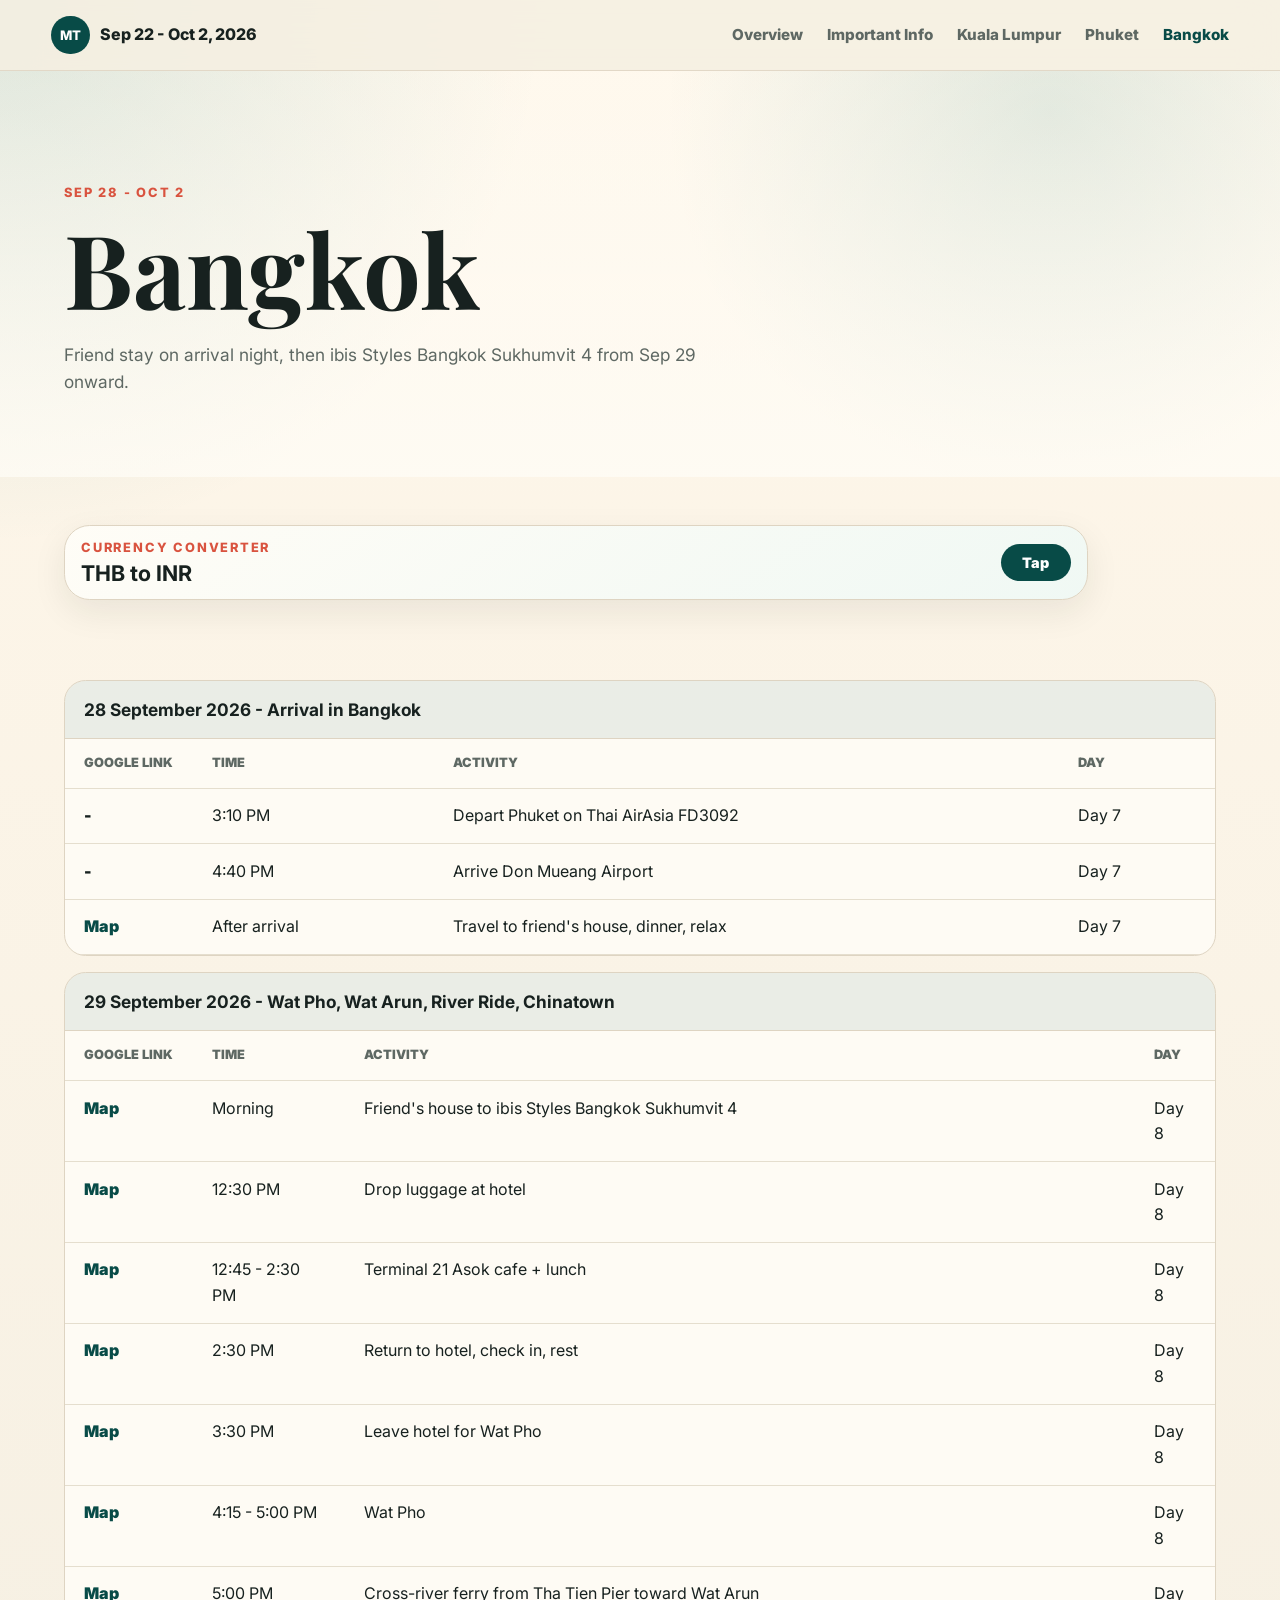
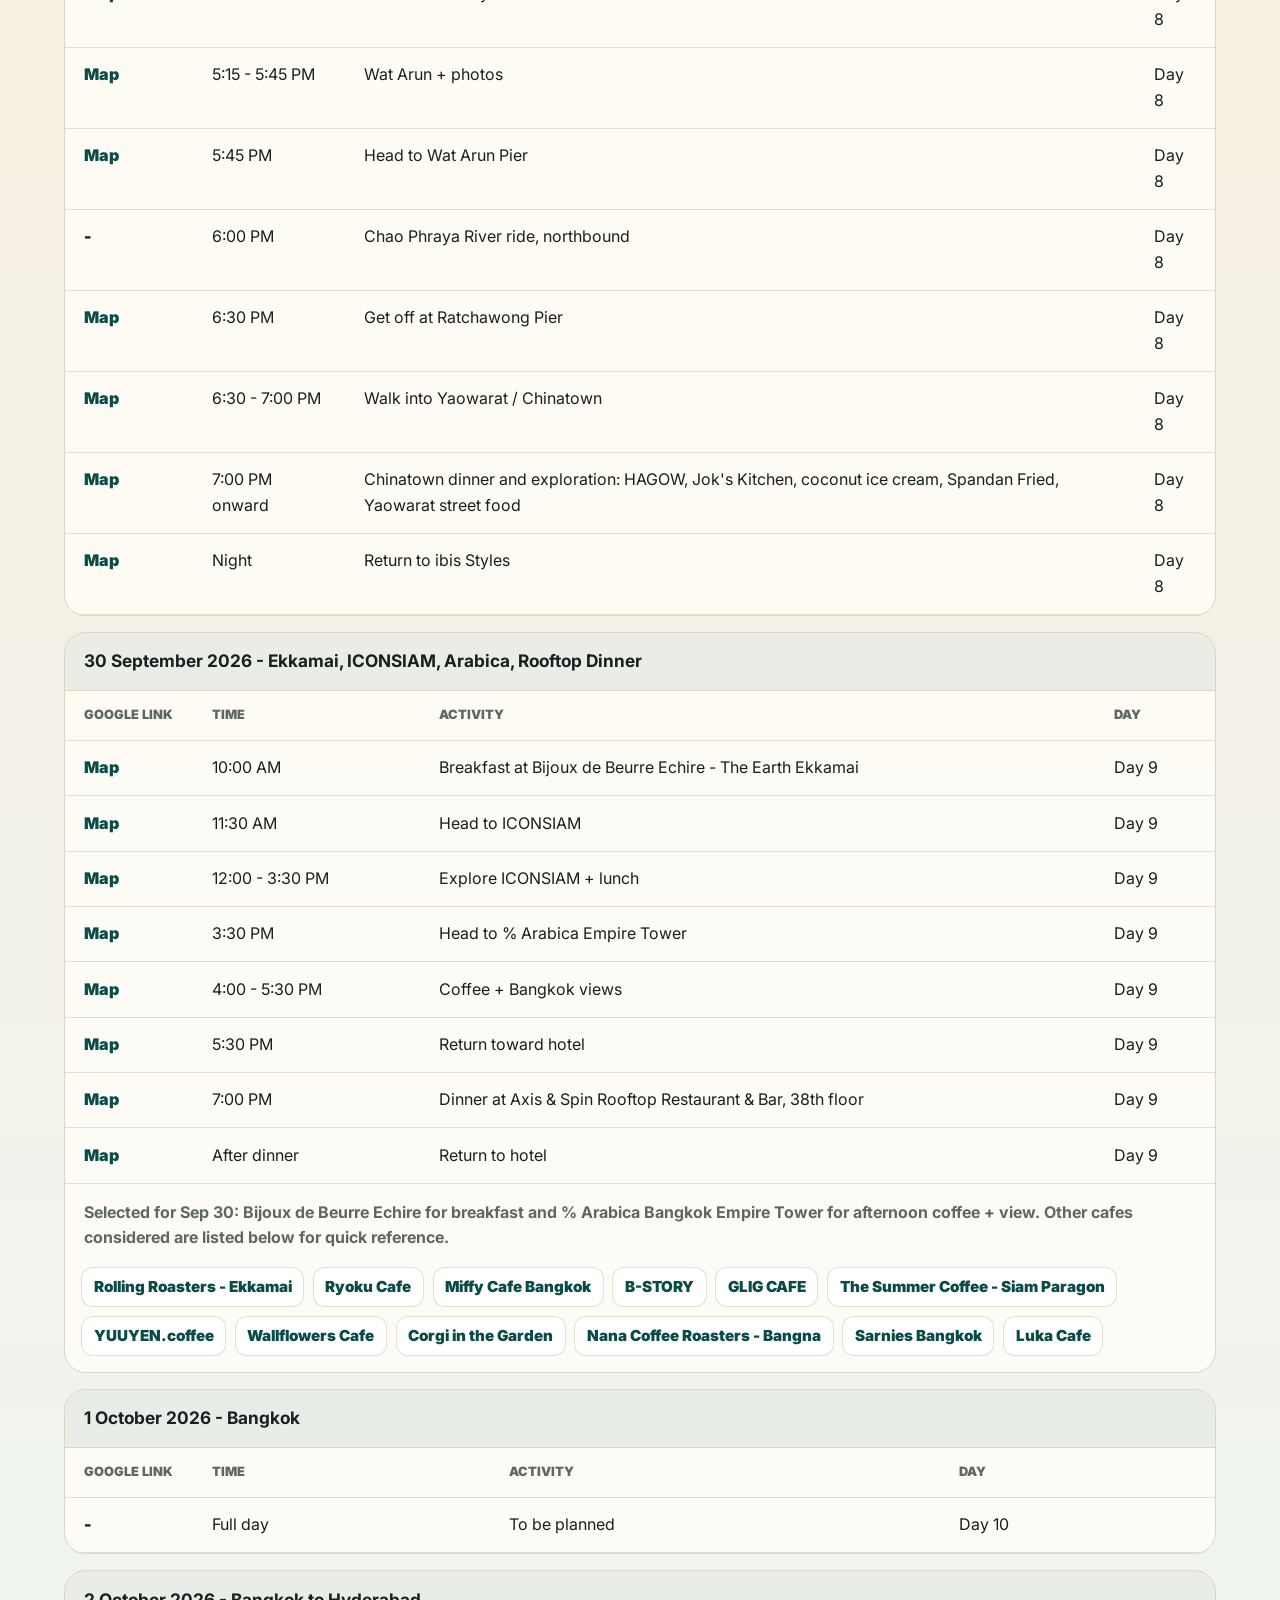
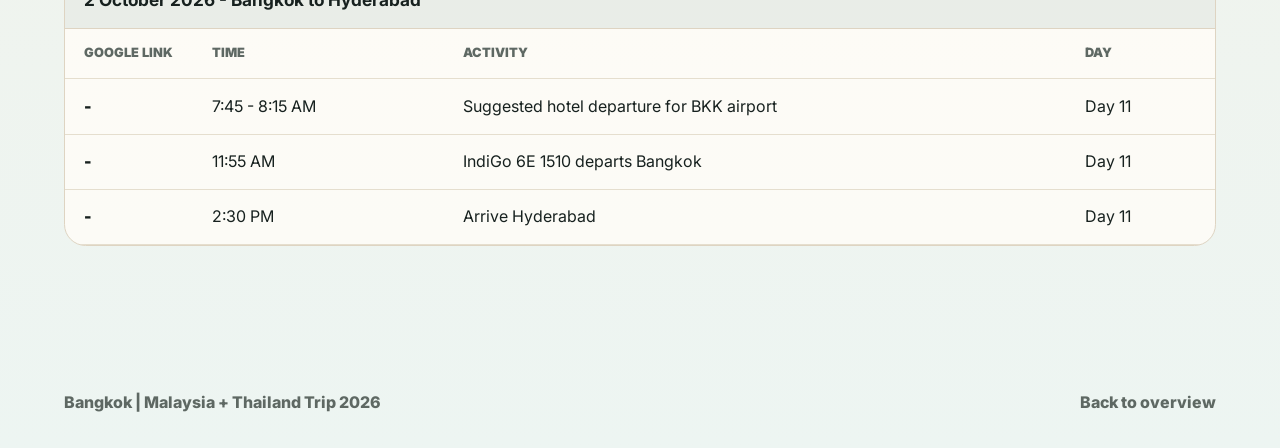
==== commit 39fe5bae: "Add Bangkok cafe shortlist links" ====
--- a/bangkok.html
+++ b/bangkok.html
@@ -4,13 +4,14 @@
     <meta charset="utf-8">
     <meta name="viewport" content="width=device-width, initial-scale=1">
     <meta name="description" content="Bangkok day plan for the Sep-Oct 2026 Malaysia and Thailand trip.">
-    <title>✈️ Bangkok | Malaysia + Thailand Trip 2026</title>
+    <title>Bangkok | Malaysia + Thailand Trip 2026</title>
     <link rel="preconnect" href="https://fonts.googleapis.com">
     <link rel="preconnect" href="https://fonts.gstatic.com" crossorigin>
     <link
       href="https://fonts.googleapis.com/css2?family=Inter:wght@400;500;600;700;800&family=Playfair+Display:wght@700&display=swap"
       rel="stylesheet"
     >
+    <link rel="icon" href="favicon.svg" type="image/svg+xml">
     <link rel="manifest" href="manifest.webmanifest">
     <link rel="stylesheet" href="styles.css?v=20260921-bangkok">
   </head>
@@ -119,7 +120,21 @@
               </tbody>
             </table>
           </div>
-          <p class="note">Other cafes discussed: Ryoku Cafe, Miffy Cafe Bangkok, Rolling Roasters - Ekamai, B-STORY, GLIG CAFE, The Summer Coffee Siam Paragon, YUUYEN.coffee. Skipped for this day: Nana Coffee Roasters Bangna, Bubble in the Forest, After the Rain Coffee & Gallery, Corgi cafe.</p>
+          <p class="note">Selected for Sep 30: Bijoux de Beurre Echire for breakfast and % Arabica Bangkok Empire Tower for afternoon coffee + view. Other cafes considered are listed below for quick reference.</p>
+          <div class="quick-link-list note-links">
+            <a class="map-link" href="https://www.google.com/maps/search/?api=1&query=Rolling+Roasters+Ekkamai">Rolling Roasters - Ekkamai</a>
+            <a class="map-link" href="https://www.google.com/maps/search/?api=1&query=Ryoku+Cafe+Bangkok">Ryoku Cafe</a>
+            <a class="map-link" href="https://www.google.com/maps/search/?api=1&query=Miffy+Cafe+Bangkok">Miffy Cafe Bangkok</a>
+            <a class="map-link" href="https://www.google.com/maps/search/?api=1&query=B-STORY+Bangkok">B-STORY</a>
+            <a class="map-link" href="https://www.google.com/maps/search/?api=1&query=GLIG+CAFE+Bangkok">GLIG CAFE</a>
+            <a class="map-link" href="https://www.google.com/maps/search/?api=1&query=The+Summer+Coffee+Siam+Paragon">The Summer Coffee - Siam Paragon</a>
+            <a class="map-link" href="https://www.google.com/maps/search/?api=1&query=YUUYEN.coffee+Bangkok">YUUYEN.coffee</a>
+            <a class="map-link" href="https://www.google.com/maps/search/?api=1&query=Wallflowers+Cafe+Bangkok">Wallflowers Cafe</a>
+            <a class="map-link" href="https://www.google.com/maps/search/?api=1&query=Corgi+in+the+Garden+Bangkok">Corgi in the Garden</a>
+            <a class="map-link" href="https://www.google.com/maps/search/?api=1&query=Nana+Coffee+Roasters+Bangna">Nana Coffee Roasters - Bangna</a>
+            <a class="map-link" href="https://www.google.com/maps/search/?api=1&query=Sarnies+Bangkok">Sarnies Bangkok</a>
+            <a class="map-link" href="https://www.google.com/maps/search/?api=1&query=Luka+Cafe+Bangkok">Luka Cafe</a>
+          </div>
         </article>
 
         <article class="day-plan">
--- a/styles.css
+++ b/styles.css
@@ -912,3 +912,7 @@
     content: "Day";
   }
 }
+
+.note-links {
+  padding: 0 1rem 1rem;
+}
